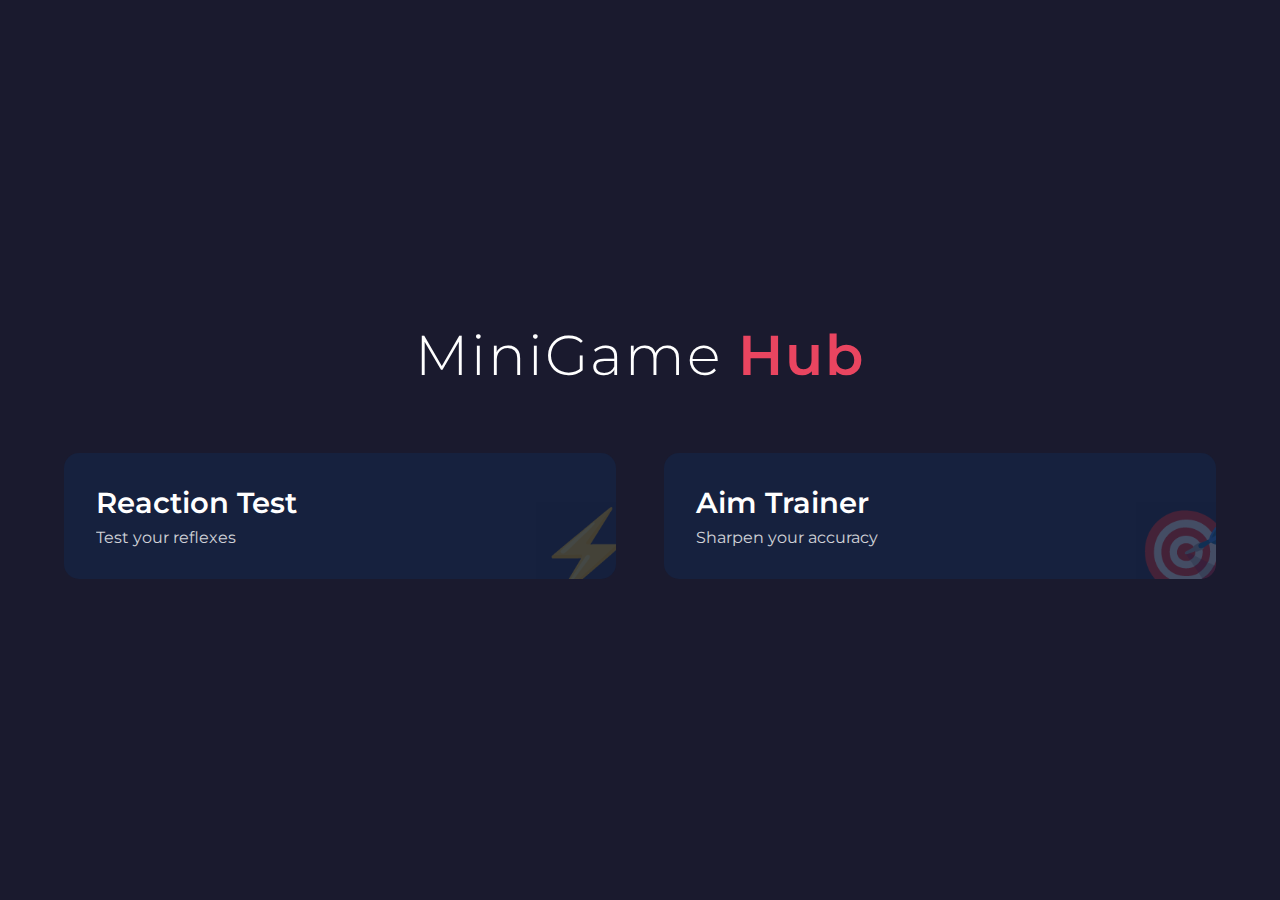
==== index.html @ c68c7155 "first" ====
<!DOCTYPE html>
<html lang="ko">
  <head>
    <meta charset="UTF-8" />
    <meta name="viewport" content="width=device-width, initial-scale=1.0" />
    <title>MiniGame Hub</title>
    <link
      href="https://fonts.googleapis.com/css2?family=Montserrat:wght@300;400;600&display=swap"
      rel="stylesheet"
    />
    <link rel="stylesheet" href="styles.css" />
  </head>
  <body>
    <div class="container">
      <header>
        <h1>MiniGame <span>Hub</span></h1>
      </header>
      <main class="game-grid">
        <div class="game-card" data-game="reaction">
          <div class="card-content">
            <h2>Reaction Test</h2>
            <p>Test your reflexes</p>
            <div class="card-icon">⚡</div>
          </div>
        </div>
        <div class="game-card" data-game="aim">
          <div class="card-content">
            <h2>Aim Trainer</h2>
            <p>Sharpen your accuracy</p>
            <div class="card-icon">🎯</div>
          </div>
        </div>
      </main>
    </div>
    <script src="main.js"></script>
  </body>
</html>
---- styles.css ----
:root {
  --bg-color: #1a1a2e;
  --text-color: #ffffff;
  --accent-color: #16213e;
  --highlight-color: #0f3460;
  --card-color: #e94560;
}

body {
  font-family: "Montserrat", sans-serif;
  background-color: var(--bg-color);
  color: var(--text-color);
  margin: 0;
  padding: 0;
  min-height: 100vh;
  display: flex;
  justify-content: center;
  align-items: center;
}

.container {
  width: 90%;
  max-width: 1200px;
}

header {
  text-align: center;
  margin-bottom: 4rem;
}

h1 {
  font-size: 3.5rem;
  font-weight: 300;
  letter-spacing: 2px;
  margin: 0;
}

h1 span {
  font-weight: 600;
  color: var(--card-color);
}

.game-grid {
  display: grid;
  grid-template-columns: repeat(auto-fit, minmax(300px, 1fr));
  gap: 3rem;
}

.game-card {
  background-color: var(--accent-color);
  border-radius: 15px;
  overflow: hidden;
  transition: transform 0.3s ease, box-shadow 0.3s ease;
  cursor: pointer;
  position: relative;
  z-index: 1;
}

.game-card:hover {
  transform: translateY(-10px);
  box-shadow: 0 20px 30px rgba(0, 0, 0, 0.2);
  z-index: 2;
}

.card-content {
  padding: 2rem;
  position: relative;
  z-index: 1;
}

.game-card h2 {
  font-size: 1.8rem;
  margin: 0 0 0.5rem;
  font-weight: 600;
}

.game-card p {
  font-size: 1rem;
  margin: 0;
  opacity: 0.8;
}

.card-icon {
  font-size: 5rem;
  position: absolute;
  bottom: -20px;
  right: -20px;
  opacity: 0.2;
  transition: all 0.3s ease;
}

.game-card:hover .card-icon {
  transform: scale(1.2) rotate(15deg);
  opacity: 0.3;
}

.game-card::before {
  content: "";
  position: absolute;
  top: 0;
  left: 0;
  width: 100%;
  height: 100%;
  background: linear-gradient(45deg, var(--card-color), var(--highlight-color));
  opacity: 0;
  transition: opacity 0.3s ease;
}

.game-card:hover::before {
  opacity: 1;
}

.game-card:hover .card-content {
  color: var(--text-color);
}

@media (max-width: 768px) {
  h1 {
    font-size: 2.5rem;
  }

  .game-grid {
    grid-template-columns: 1fr;
  }
}

@keyframes pulse {
  0% {
    box-shadow: 0 0 0 0 rgba(233, 69, 96, 0.4);
  }
  70% {
    box-shadow: 0 0 0 10px rgba(233, 69, 96, 0);
  }
  100% {
    box-shadow: 0 0 0 0 rgba(233, 69, 96, 0);
  }
}

.game-card:hover {
  animation: pulse 1.5s infinite;
}
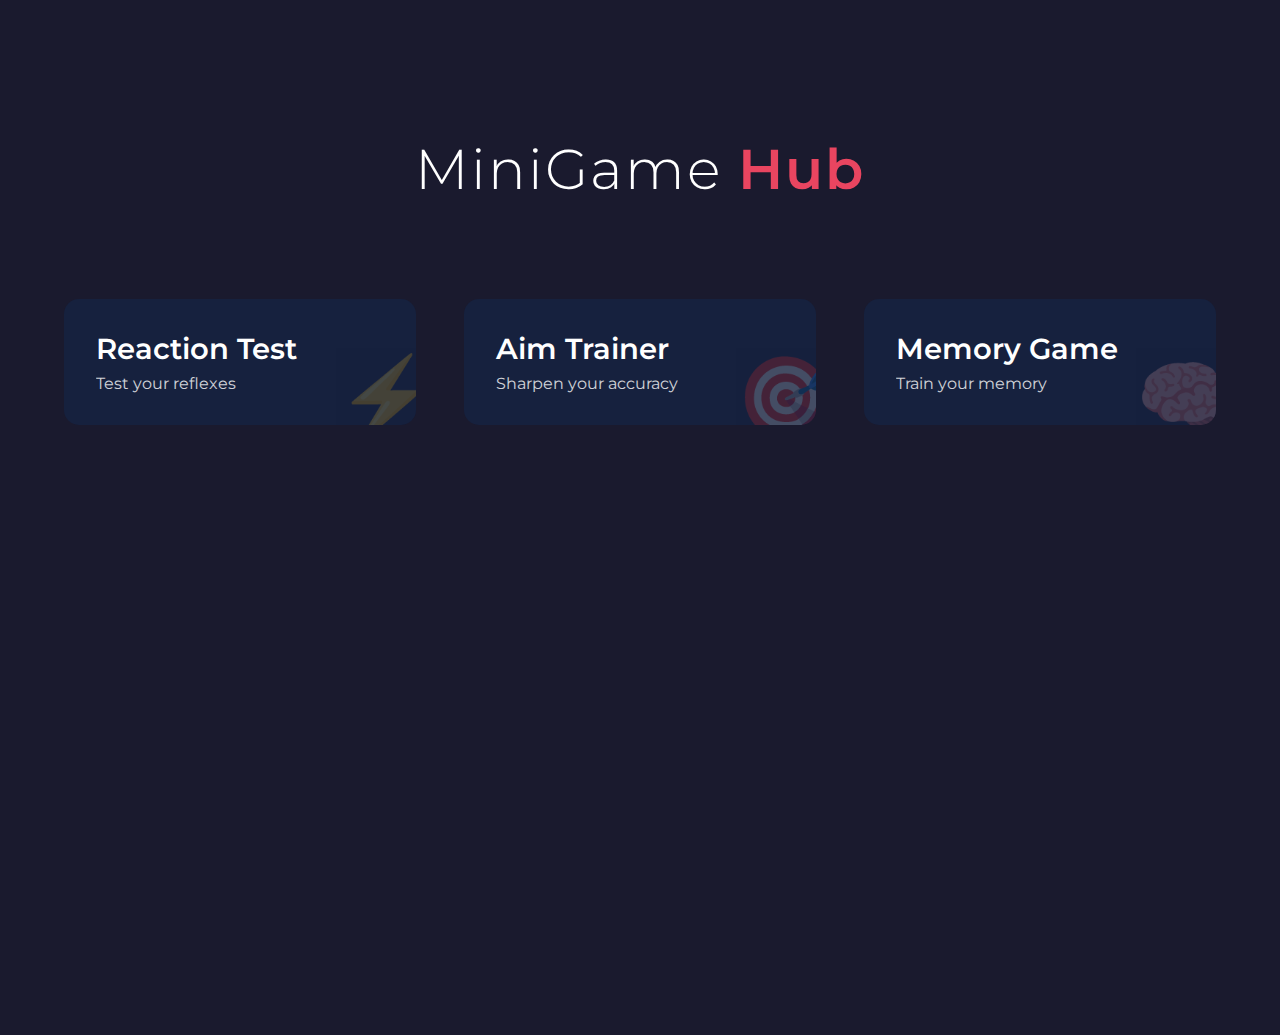
==== commit ea2fcb35: "ad" ====
--- a/index.html
+++ b/index.html
@@ -10,6 +10,7 @@
     />
     <link rel="stylesheet" href="styles.css" />
   </head>
+
   <body>
     <div class="container">
       <header>
@@ -30,7 +31,22 @@
             <div class="card-icon">🎯</div>
           </div>
         </div>
+        <div class="game-card" data-game="memory">
+          <div class="card-content">
+            <h2>Memory Game</h2>
+            <p>Train your memory</p>
+            <div class="card-icon">🧠</div>
+          </div>
+        </div>
       </main>
+      <div class="ad-container">
+        <div class="ad-banner">
+          <ins class="kakao_ad_area" style="display:none;"
+data-ad-unit = "DAN-g78Yb9QoFxH0uLhL"
+data-ad-width = "320"
+data-ad-height = "100"></ins>
+<script type="text/javascript" src="//t1.daumcdn.net/kas/static/ba.min.js" async></script>
+      </div>
     </div>
     <script src="main.js"></script>
   </body>
--- a/styles.css
+++ b/styles.css
@@ -44,6 +44,7 @@
   display: grid;
   grid-template-columns: repeat(auto-fit, minmax(300px, 1fr));
   gap: 3rem;
+  padding: 2rem 0;
 }
 
 .game-card {
@@ -139,3 +140,20 @@
 .game-card:hover {
   animation: pulse 1.5s infinite;
 }
+
+.container {
+  display: flex;
+  flex-direction: column;
+  min-height: 100vh;
+  margin-top: 15vh;
+}
+
+.ad-container {
+  margin-top: auto;
+  padding: 20px 0;
+  text-align: center;
+}
+
+.ad-banner {
+  display: inline-block;
+}
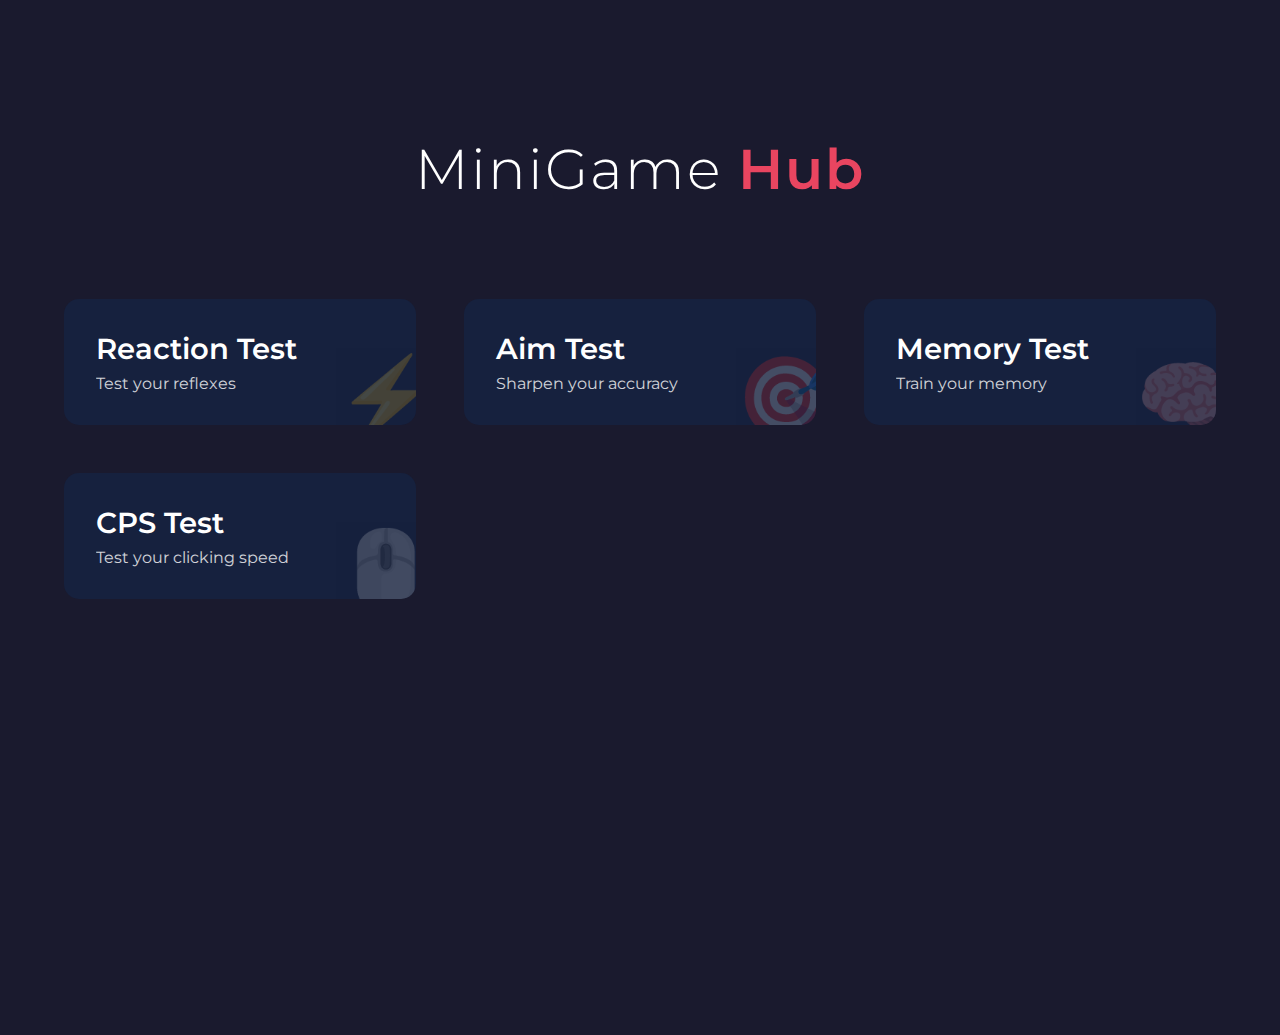
==== commit 158ae1a4: "sfd" ====
--- a/index.html
+++ b/index.html
@@ -1,6 +1,10 @@
 <!DOCTYPE html>
 <html lang="ko">
   <head>
+    <meta
+      name="naver-site-verification"
+      content="39130b931a456b8d568e042d8a67cb9dad8044fa"
+    />
     <meta charset="UTF-8" />
     <meta name="viewport" content="width=device-width, initial-scale=1.0" />
     <title>MiniGame Hub</title>
@@ -14,7 +18,9 @@
   <body>
     <div class="container">
       <header>
-        <h1>MiniGame <span>Hub</span></h1>
+        <h1>
+          <a href="index.html" class="home-link">MiniGame <span>Hub</span></a>
+        </h1>
       </header>
       <main class="game-grid">
         <div class="game-card" data-game="reaction">
@@ -26,26 +32,41 @@
         </div>
         <div class="game-card" data-game="aim">
           <div class="card-content">
-            <h2>Aim Trainer</h2>
+            <h2>Aim Test</h2>
             <p>Sharpen your accuracy</p>
             <div class="card-icon">🎯</div>
           </div>
         </div>
         <div class="game-card" data-game="memory">
           <div class="card-content">
-            <h2>Memory Game</h2>
+            <h2>Memory Test</h2>
             <p>Train your memory</p>
             <div class="card-icon">🧠</div>
+          </div>
+        </div>
+        <div class="game-card" data-game="cps">
+          <div class="card-content">
+            <h2>CPS Test</h2>
+            <p>Test your clicking speed</p>
+            <div class="card-icon">🖱️</div>
           </div>
         </div>
       </main>
       <div class="ad-container">
         <div class="ad-banner">
-          <ins class="kakao_ad_area" style="display:none;"
-data-ad-unit = "DAN-g78Yb9QoFxH0uLhL"
-data-ad-width = "320"
-data-ad-height = "100"></ins>
-<script type="text/javascript" src="//t1.daumcdn.net/kas/static/ba.min.js" async></script>
+          <ins
+            class="kakao_ad_area"
+            style="display: none"
+            data-ad-unit="DAN-g78Yb9QoFxH0uLhL"
+            data-ad-width="320"
+            data-ad-height="100"
+          ></ins>
+          <script
+            type="text/javascript"
+            src="//t1.daumcdn.net/kas/static/ba.min.js"
+            async
+          ></script>
+        </div>
       </div>
     </div>
     <script src="main.js"></script>
--- a/styles.css
+++ b/styles.css
@@ -157,3 +157,14 @@
 .ad-banner {
   display: inline-block;
 }
+
+.home-link {
+  text-decoration: none;
+  color: inherit;
+  cursor: pointer;
+  transition: opacity 0.3s ease;
+}
+
+.home-link:hover {
+  opacity: 0.8;
+}
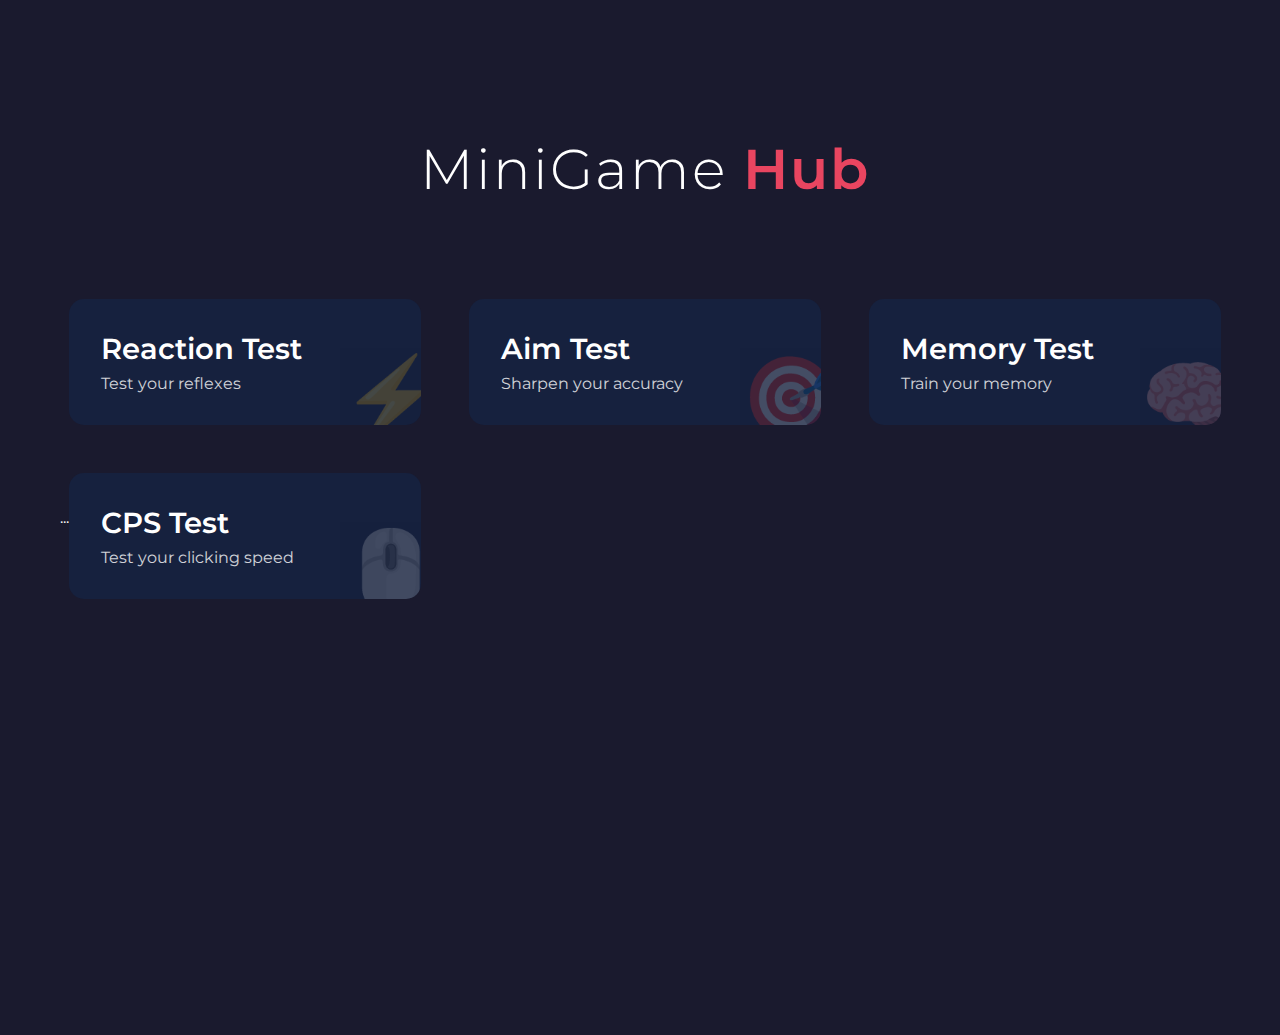
==== commit c934e177: "fsfef" ====
--- a/index.html
+++ b/index.html
@@ -5,6 +5,23 @@
       name="naver-site-verification"
       content="39130b931a456b8d568e042d8a67cb9dad8044fa"
     />
+    <meta property="og:type" content="website" />
+    <meta property="og:title" content="미니게임" />
+    <meta
+      property="og:description"
+      content="여러가지 플래시 미니게임과 다양한 테스트를 지원하는 사이트입니다."
+    />
+    <meta property="og:image" content="http://gametrainer.store/1.jpg" />
+    <meta property="og:url" content="http://gametrainer.store/" />
+    ...
+    <meta name="twitter:card" content="summary" />
+    <meta name="twitter:title" content="미니게임 모음집" />
+    <meta
+      name="twitter:description"
+      content="여러가지 플래시 미니게임과 다양한 테스트를 지원하는 사이트입니다."
+    />
+    <meta name="twitter:image" content="http://gametrainer.store/" />
+    <meta name="twitter:domain" content="미니 게임 모음집" />
     <meta charset="UTF-8" />
     <meta name="viewport" content="width=device-width, initial-scale=1.0" />
     <title>MiniGame Hub</title>
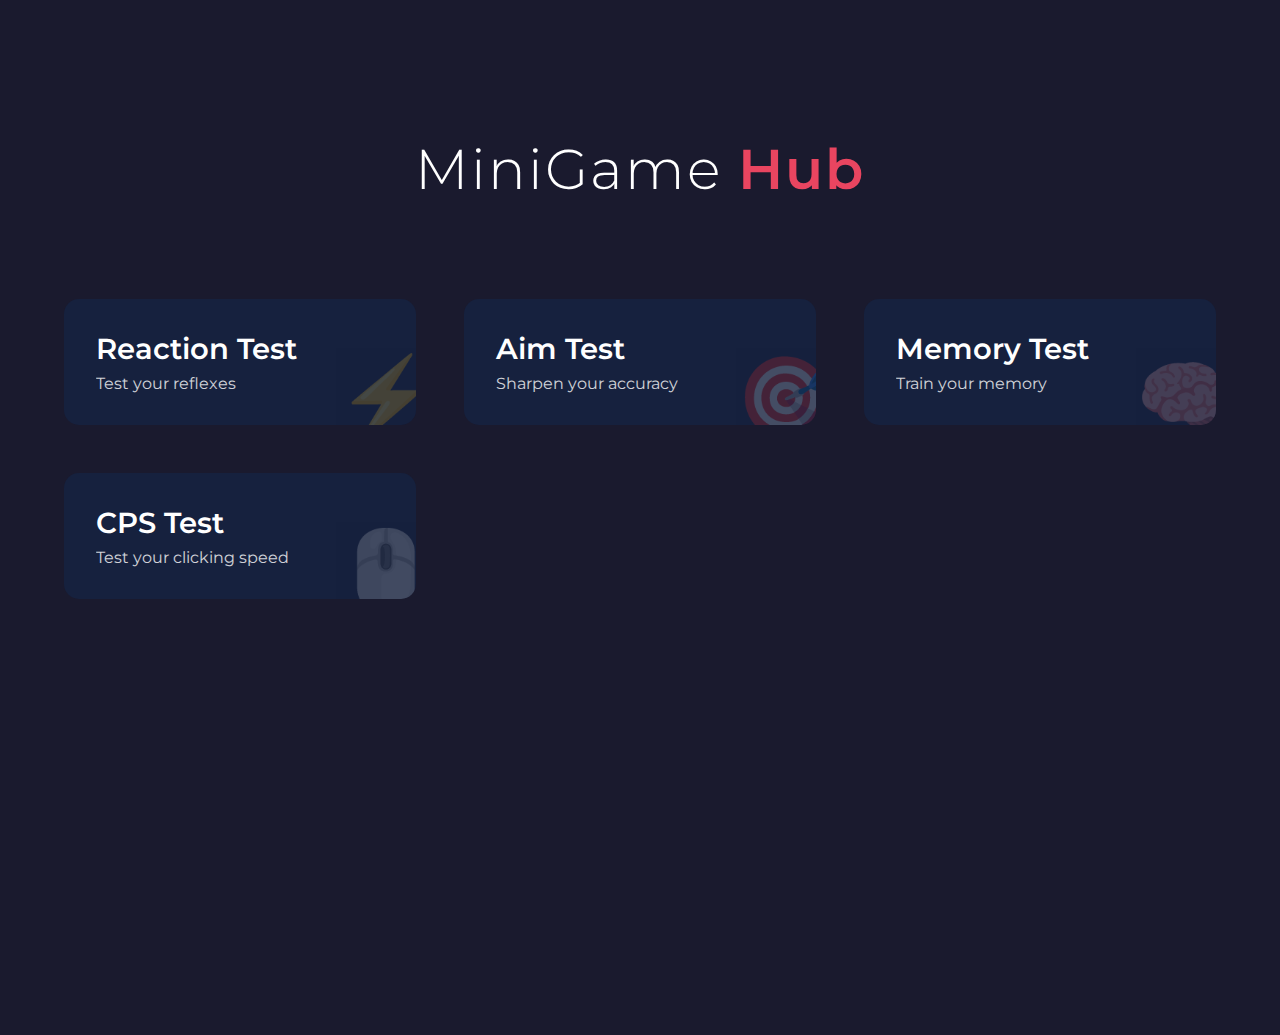
==== commit dbddd72e: "fsdfwefw" ====
--- a/index.html
+++ b/index.html
@@ -13,7 +13,10 @@
     />
     <meta property="og:image" content="http://gametrainer.store/1.jpg" />
     <meta property="og:url" content="http://gametrainer.store/" />
-    ...
+    <meta
+      name="description"
+      content="여러가지 플래시 미니게임과 다양한 테스트를 지원하는 사이트입니다."
+    />
     <meta name="twitter:card" content="summary" />
     <meta name="twitter:title" content="미니게임 모음집" />
     <meta
